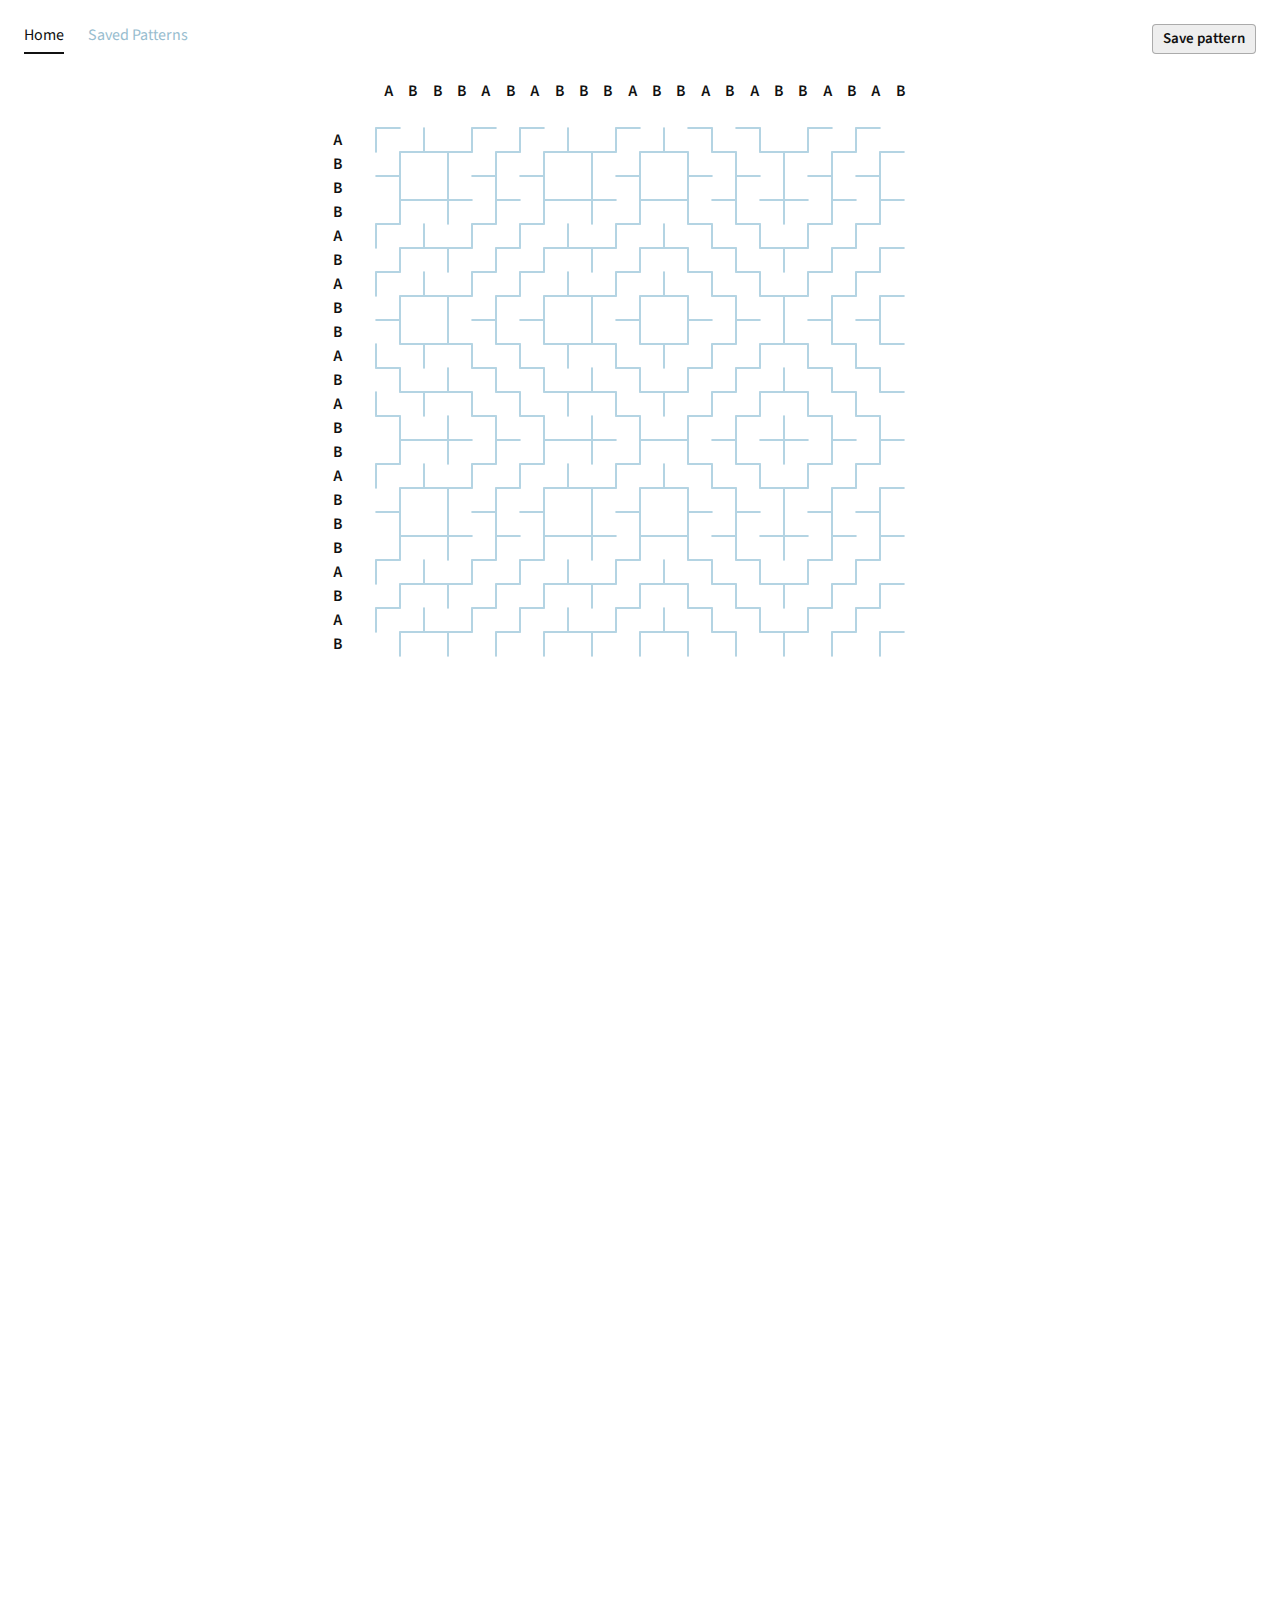
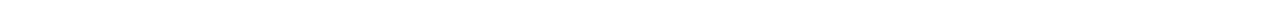
==== index.html @ 5c333901 "localstorage working – can add and delete items. Not yet rendering saved items properly." ====
<!DOCTYPE html>
<html lang="en">
  <head>
    <meta charset="UTF-8" />
    <meta name="viewport" content="width=device-width, initial-scale=1.0" />
    <title>Hitomezashi</title>
    <link rel="stylesheet" href="styles.css" />
    <style></style>
  </head>

  <body>
    <script type="module" src="./index.js"></script>
    <header>
      <nav>
        <a href="/" class="nav-link active">Home</a>
        <a href="/saved-patterns.html" class="nav-link saved-patterns-link"
          >Saved Patterns</a
        >
      </nav>
      <button class="button save">Save pattern</button>
    </header>
    <div class="wrapper">
      <div id="h_phrase" class="h-phrase" contenteditable="true">abbbababbbabbababbabab</div>
      <div id="v_phrase" class="v-phrase" contenteditable="true">abbbababbababbabbbabab</div>
      <div id="pattern"></div>
    </div>
    <div class="patterns-list">saved patternz</div>
  </body>
</html>
---- styles.css ----
@charset "UTF-8";
/*! normalize.css v2.1.3 | MIT License | git.io/normalize */
/* ==========================================================================
   HTML5 display definitions
   ========================================================================== */
/**
 * Correct `block` display not defined in IE 8/9.
 */
@import url("https://fonts.googleapis.com/css2?family=Source+Sans+3:ital,wght@0,200..900;1,200..900&family=Source+Code+Pro:ital,wght@0, 200..900;1,200..900&display=swap");
article,
aside,
details,
figcaption,
figure,
footer,
header,
hgroup,
main,
nav,
section,
summary {
  display: block; }

/**
 * Correct `inline-block` display not defined in IE 8/9.
 */
audio,
canvas,
video {
  display: inline-block; }

/**
 * Prevent modern browsers from displaying `audio` without controls.
 * Remove excess height in iOS 5 devices.
 */
audio:not([controls]) {
  display: none;
  height: 0; }

/**
 * Address `[hidden]` styling not present in IE 8/9.
 * Hide the `template` element in IE, Safari, and Firefox < 22.
 */
[hidden],
template {
  display: none; }

/* ==========================================================================
   Base
   ========================================================================== */
/**
 * 1. Set default font family to sans-serif.
 * 2. Prevent iOS text size adjust after orientation change, without disabling
 *    user zoom.
 */
html {
  font-family: sans-serif;
  /* 1 */
  -ms-text-size-adjust: 100%;
  /* 2 */
  -webkit-text-size-adjust: 100%;
  /* 2 */ }

/**
 * Remove default margin.
 */
body {
  margin: 0; }

/* ==========================================================================
   Links
   ========================================================================== */
/**
 * Remove the gray background color from active links in IE 10.
 */
a {
  background: transparent; }

/**
 * Address `outline` inconsistency between Chrome and other browsers.
 */
a:focus {
  outline: thin dotted; }

/**
 * Improve readability when focused and also mouse hovered in all browsers.
 */
a:active,
a:hover {
  outline: 0; }

/* ==========================================================================
   Typography
   ========================================================================== */
/**
 * Address variable `h1` font-size and margin within `section` and `article`
 * contexts in Firefox 4+, Safari 5, and Chrome.
 */
h1 {
  font-size: 2em;
  margin: 0.67em 0; }

/**
 * Address styling not present in IE 8/9, Safari 5, and Chrome.
 */
abbr[title] {
  border-bottom: 1px dotted; }

/**
 * Address style set to `bolder` in Firefox 4+, Safari 5, and Chrome.
 */
b,
strong {
  font-weight: bold; }

/**
 * Address styling not present in Safari 5 and Chrome.
 */
dfn {
  font-style: italic; }

/**
 * Address differences between Firefox and other browsers.
 */
hr {
  -moz-box-sizing: content-box;
  box-sizing: content-box;
  height: 0; }

/**
 * Address styling not present in IE 8/9.
 */
mark {
  background: #ff0;
  color: #000; }

/**
 * Correct font family set oddly in Safari 5 and Chrome.
 */
code,
kbd,
pre,
samp {
  font-family: monospace, serif;
  font-size: 1em; }

/**
 * Improve readability of pre-formatted text in all browsers.
 */
pre {
  white-space: pre-wrap; }

/**
 * Set consistent quote types.
 */
q {
  quotes: "\201C" "\201D" "\2018" "\2019"; }

/**
 * Address inconsistent and variable font size in all browsers.
 */
small {
  font-size: 80%; }

/**
 * Prevent `sub` and `sup` affecting `line-height` in all browsers.
 */
sub,
sup {
  font-size: 75%;
  line-height: 0;
  position: relative;
  vertical-align: baseline; }

sup {
  top: -0.5em; }

sub {
  bottom: -0.25em; }

/* ==========================================================================
   Embedded content
   ========================================================================== */
/**
 * Remove border when inside `a` element in IE 8/9.
 */
img {
  border: 0; }

/**
 * Correct overflow displayed oddly in IE 9.
 */
svg:not(:root) {
  overflow: hidden; }

/* ==========================================================================
   Figures
   ========================================================================== */
/**
 * Address margin not present in IE 8/9 and Safari 5.
 */
figure {
  margin: 0; }

/* ==========================================================================
   Forms
   ========================================================================== */
/**
 * Define consistent border, margin, and padding.
 */
fieldset {
  border: 1px solid #c0c0c0;
  margin: 0 2px;
  padding: 0.35em 0.625em 0.75em; }

/**
 * 1. Correct `color` not being inherited in IE 8/9.
 * 2. Remove padding so people aren't caught out if they zero out fieldsets.
 */
legend {
  border: 0;
  /* 1 */
  padding: 0;
  /* 2 */ }

/**
 * 1. Correct font family not being inherited in all browsers.
 * 2. Correct font size not being inherited in all browsers.
 * 3. Address margins set differently in Firefox 4+, Safari 5, and Chrome.
 */
button,
input,
select,
textarea {
  font-family: inherit;
  /* 1 */
  font-size: 100%;
  /* 2 */
  margin: 0;
  /* 3 */ }

/**
 * Address Firefox 4+ setting `line-height` on `input` using `!important` in
 * the UA stylesheet.
 */
button,
input {
  line-height: normal; }

/**
 * Address inconsistent `text-transform` inheritance for `button` and `select`.
 * All other form control elements do not inherit `text-transform` values.
 * Correct `button` style inheritance in Chrome, Safari 5+, and IE 8+.
 * Correct `select` style inheritance in Firefox 4+ and Opera.
 */
button,
select {
  text-transform: none; }

/**
 * 1. Avoid the WebKit bug in Android 4.0.* where (2) destroys native `audio`
 *    and `video` controls.
 * 2. Correct inability to style clickable `input` types in iOS.
 * 3. Improve usability and consistency of cursor style between image-type
 *    `input` and others.
 */
button,
html input[type="button"],
input[type="reset"],
input[type="submit"] {
  -webkit-appearance: button;
  /* 2 */
  cursor: pointer;
  /* 3 */ }

/**
 * Re-set default cursor for disabled elements.
 */
button[disabled],
html input[disabled] {
  cursor: default; }

/**
 * 1. Address box sizing set to `content-box` in IE 8/9/10.
 * 2. Remove excess padding in IE 8/9/10.
 */
input[type="checkbox"],
input[type="radio"] {
  box-sizing: border-box;
  /* 1 */
  padding: 0;
  /* 2 */ }

/**
 * 1. Address `appearance` set to `searchfield` in Safari 5 and Chrome.
 * 2. Address `box-sizing` set to `border-box` in Safari 5 and Chrome
 *    (include `-moz` to future-proof).
 */
input[type="search"] {
  -webkit-appearance: textfield;
  /* 1 */
  -moz-box-sizing: content-box;
  -webkit-box-sizing: content-box;
  /* 2 */
  box-sizing: content-box; }

/**
 * Remove inner padding and search cancel button in Safari 5 and Chrome
 * on OS X.
 */
input[type="search"]::-webkit-search-cancel-button,
input[type="search"]::-webkit-search-decoration {
  -webkit-appearance: none; }

/**
 * Remove inner padding and border in Firefox 4+.
 */
button::-moz-focus-inner,
input::-moz-focus-inner {
  border: 0;
  padding: 0; }

/**
 * 1. Remove default vertical scrollbar in IE 8/9.
 * 2. Improve readability and alignment in all browsers.
 */
textarea {
  overflow: auto;
  /* 1 */
  vertical-align: top;
  /* 2 */ }

/* ==========================================================================
   Tables
   ========================================================================== */
/**
 * Remove most spacing between table cells.
 */
table {
  border-collapse: collapse;
  border-spacing: 0; }

/*
 * * * * * * * * * * * * * * * * * * *
 * COLORS
 * * * * * * * * * * * * * * * * * * *
 */
/*
 * * * * * * * * * * * * * * * * * * *
 * @mixins
 * * * * * * * * * * * * * * * * * * *
 */
/*~~~~~~~~~~~ GRID ~~~~~~~~~~~~~~*/
.breakpoint-tester {
  position: fixed;
  top: 50px;
  right: 0;
  background: #ff6600;
  font-size: 20px;
  padding: 10px 15px;
  z-index: 1001; }
  .breakpoint-tester:before {
    content: 'default'; }
  @media (max-width: 1200px) {
    .breakpoint-tester:before {
      content: 'extra-large'; } }
  @media (max-width: 1000px) {
    .breakpoint-tester:before {
      content: 'large'; } }
  @media (max-width: 800px) {
    .breakpoint-tester:before {
      content: 'medium'; } }
  @media (max-width: 600px) {
    .breakpoint-tester:before {
      content: 'medium-step'; } }
  @media (max-width: 400px) {
    .breakpoint-tester:before {
      content: 'small'; } }
  @media (max-width: 380px) {
    .breakpoint-tester:before {
      content: 'dang-small'; } }

/*
 * * * * * * * * * * * * * * * * * * *
 * GRID
 * * * * * * * * * * * * * * * * * * *
 */
/*
 * * * * * * * * * * * * * * * * * * *
 * BUTTONS
 * * * * * * * * * * * * * * * * * * *
 */
.button {
  border: none;
  border-image-source: none;
  border-image-slice: none;
  border-image-width: none;
  border-image-outset: none;
  border-image-repeat: none;
  padding: 0;
  font-family: "Source Sans 3", Verdana, Helvetica, Arial, sans-serif;
  font-optical-sizing: auto;
  font-weight: 600;
  font-style: normal;
  display: inline-block;
  width: auto;
  height: 30px;
  line-height: 28px;
  font-size: 15px;
  font-size: 1.5rem;
  padding: 0 10px;
  text-decoration: none;
  border-radius: 4px;
  border: 1px solid rgba(17, 17, 17, 0.3);
  cursor: pointer;
  background: #eee;
  color: #111; }
  .button:active {
    border: 1px solid rgba(17, 17, 17, 0.2); }
  .button:focus {
    outline: 0; }
  .button:disabled, .button[disabled=disabled] {
    opacity: 0.4; }
    .button:disabled:hover, .button:disabled:active, .button[disabled=disabled]:hover, .button[disabled=disabled]:active {
      cursor: default; }
  .button:hover {
    background: #f3f3f3;
    border: 1px solid rgba(17, 17, 17, 0.3);
    text-decoration: none; }
  .button:active, .button.selected {
    background: #bebebe; }
  .button:disabled:hover, .button:disabled:active, .button[disabled=disabled]:hover, .button[disabled=disabled]:active {
    background: #f3f3f3; }
  .button.action {
    border: none;
    border-image-source: none;
    border-image-slice: none;
    border-image-width: none;
    border-image-outset: none;
    border-image-repeat: none;
    padding: 0;
    font-family: "Source Sans 3", Verdana, Helvetica, Arial, sans-serif;
    font-optical-sizing: auto;
    font-weight: 600;
    font-style: normal;
    display: inline-block;
    width: auto;
    height: 30px;
    line-height: 28px;
    font-size: 15px;
    font-size: 1.5rem;
    padding: 0 10px;
    text-decoration: none;
    border-radius: 4px;
    border: 1px solid rgba(17, 17, 17, 0.3);
    cursor: pointer;
    background: #0090cb;
    color: #fff;
    text-shadow: 1px 1px 1px rgba(17, 17, 17, 0.4); }
    .button.action:active {
      border: 1px solid rgba(17, 17, 17, 0.2); }
    .button.action:focus {
      outline: 0; }
    .button.action:disabled, .button.action[disabled=disabled] {
      opacity: 0.4; }
      .button.action:disabled:hover, .button.action:disabled:active, .button.action[disabled=disabled]:hover, .button.action[disabled=disabled]:active {
        cursor: default; }
    .button.action:hover {
      background: #4db1db;
      border: 1px solid rgba(17, 17, 17, 0.3);
      text-decoration: none; }
    .button.action:active, .button.action.selected {
      background: #0073a2; }
    .button.action:disabled:hover, .button.action:disabled:active, .button.action[disabled=disabled]:hover, .button.action[disabled=disabled]:active {
      background: #4db1db; }
  .button.large {
    height: 40px;
    line-height: 38px;
    font-size: 20px;
    font-size: 2rem; }

.icon-button {
  border: none;
  border-image-source: none;
  border-image-slice: none;
  border-image-width: none;
  border-image-outset: none;
  border-image-repeat: none;
  padding: 0;
  width: 30px;
  height: 30px;
  padding: 0;
  background: none;
  border-radius: 4px; }
  .icon-button svg {
    width: 100%;
    height: 100%;
    fill: rgba(17, 17, 17, 0.4); }
  .icon-button:focus {
    outline: none;
    background: rgba(17, 17, 17, 0.03); }
  .icon-button:hover svg {
    fill: rgba(17, 17, 17, 0.8); }

.button-group .button {
  border-radius: 0;
  margin-left: 0;
  margin-right: -4px;
  display: inline-block;
  vertical-align: top; }
  .button-group .button:first-child {
    border-radius: 4px 0 0 4px; }
  .button-group .button:last-child {
    border-radius: 0 4px 4px 0; }
  .button-group .button.selected {
    position: relative;
    z-index: 5;
    border-top-width: 2px; }

/*
 * * * * * * * * * * * * * * * * * * *
 * ICON ANIMATIONS
 * * * * * * * * * * * * * * * * * * *
 */
.spin-the-spinner {
  display: inline-block;
  -webkit-animation: spin 1.35s linear infinite;
  -moz-animation: spin 1.35s linear infinite;
  -ms-animation: spin 1.35s linear infinite;
  -o-animation: spin 1.35s linear infinite;
  animation: spin 1.35s linear infinite; }

@-webkit-keyframes spin {
  from {
    -webkit-transform: rotate(0deg); }
  50% {
    -webkit-transform: rotate(180deg); }
  to {
    -webkit-transform: rotate(360deg); } }

@-moz-keyframes spin {
  from {
    -moz-transform: rotate(0deg); }
  50% {
    -moz-transform: rotate(180deg); }
  to {
    -moz-transform: rotate(360deg); } }

@-ms-keyframes spin {
  from {
    -ms-transform: rotate(0deg); }
  50% {
    -ms-transform: rotate(180deg); }
  to {
    -ms-transform: rotate(360deg); } }

@-o-keyframes spin {
  from {
    -o-transform: rotate(0deg); }
  50% {
    -o-transform: rotate(180deg); }
  to {
    -o-transform: rotate(360deg); } }

@keyframes spin {
  from {
    transform: rotate(0deg); }
  50% {
    transform: rotate(180deg); }
  to {
    transform: rotate(360deg); } }

/*
 * * * * * * * * * * * * * * * * * * *
 * BASE
 * * * * * * * * * * * * * * * * * * *
 */
*, *::before, *::after {
  box-sizing: border-box; }

html {
  font-family: "Source Sans 3", Verdana, Helvetica, Arial, sans-serif;
  font-optical-sizing: auto;
  font-weight: normal;
  font-style: normal;
  font-size: 10px;
  color: #111;
  width: 100%;
  height: 100%;
  margin: 0;
  padding: 0; }

body {
  font-size: 16px;
  font-size: 1.6rem;
  background-color: #fff;
  width: 100%;
  height: 100%;
  margin: 0;
  padding: 0; }

h1, h2, h3 {
  line-height: 1.2em;
  font-weight: normal;
  margin: 0 0 15px 0; }

h1 {
  font-size: 15px;
  font-size: 1.5rem;
  color: #111;
  font-weight: 700; }

h2 {
  font-size: 16px;
  font-size: 1.6rem;
  color: #111;
  font-weight: 700; }

h3 {
  font-size: 12px;
  font-size: 1.2rem; }

p {
  font-weight: 400;
  font-size: 20px;
  font-size: 2rem;
  line-height: 1.5em;
  margin: 0 0 1em 0; }
  p.note {
    font-size: 14px;
    font-size: 1.4rem;
    font-style: italic;
    color: #aaa; }

a {
  color: #0090cb;
  text-decoration: none; }
  a:hover {
    border-bottom: 1px solid #0090cb; }

img {
  width: 100%;
  max-width: 100%;
  height: auto;
  margin: 0;
  padding: 0; }

.rule {
  width: 100%;
  height: 1px;
  background: #aaa;
  margin: 10px 0 30px; }

hr {
  width: 100%;
  border: none;
  border-top: 1px solid #ccc;
  margin: 30px 0; }

::selection {
  background: #bfe3f2; }

:root {
  --line-width: 3px;
  --box-size: 1.5em; }

header {
  display: flex;
  width: 100%;
  padding: var(--box-size);
  justify-content: space-between; }

nav {
  display: flex;
  gap: calc(var(--box-size) * 1); }

.nav-link {
  color: #98bdcf;
  text-decoration: none;
  border-width: 0;
  border-bottom-width: 2px;
  border-style: solid;
  border-color: transparent; }
  .nav-link.active {
    color: #111;
    border-bottom-color: currentColor; }
  .nav-link:hover {
    color: #0090cb;
    border-bottom-color: currentColor;
    border-bottom-width: 2px; }

.patterns-list {
  padding: var(--box-size);
  display: grid;
  grid-template-columns: repeat(5, 200px);
  grid-template-rows: repeat(auto-fill, minmax(100px, 200px));
  gap: 3rem;
  width: 100%;
  height: 100%; }

.pattern-list-item {
  display: flex;
  position: relative;
  overflow: hidden; }
  .pattern-list-item::before {
    content: '';
    display: block;
    position: absolute;
    top: 0;
    right: 0;
    bottom: 0;
    left: 0;
    box-shadow: inset -5px -5px 50px #fff; }

.saved-pattern-wrapper {
  display: grid;
  scale: .8;
  transform-origin: 0 0; }

.saved-pattern {
  position: relative;
  display: flex;
  flex-wrap: wrap; }

.wrapper,
.saved-pattern-wrapper {
  display: grid;
  grid-template-columns: 1fr max-content 1fr;
  grid-template-rows: 1fr max-content 1fr;
  gap: var(--box-size);
  align-items: center;
  justify-content: center;
  font-family: "Source Code Pro", Monaco, monospace;
  font-optical-sizing: auto;
  font-weight: 400;
  font-style: normal;
  text-transform: uppercase;
  font-weight: 600;
  letter-spacing: 1px; }

.h-phrase,
.v-phrase {
  font-size: 16px;
  font-size: 1.6rem;
  white-space: pre; }
  .h-phrase:empty,
  .v-phrase:empty {
    padding-left: 4px; }
    .h-phrase:empty::before,
    .v-phrase:empty::before {
      content: "😭"; }
  .h-phrase:focus,
  .v-phrase:focus {
    outline: none;
    border-color: #98bdcf; }

.h-phrase {
  grid-column: 2 / 3;
  grid-row: 1 / 2;
  width: 100%;
  line-height: var(--box-size);
  letter-spacing: calc(var(--box-size) / 1.67);
  padding-left: calc(var(--box-size) / 3);
  margin-right: calc(var(--box-size) * -1);
  white-space: nowrap;
  padding-bottom: calc(var(--box-size) / 2);
  border-bottom: 2px solid transparent; }

.h-phrase {
  padding-bottom: 0; }

.v-phrase {
  grid-column: 1 / 2;
  grid-row: 2 / 3;
  justify-self: end;
  line-height: var(--box-size);
  letter-spacing: calc(var(--box-size) / 6);
  text-orientation: upright;
  writing-mode: vertical-lr;
  margin-top: 1px;
  padding-right: calc(var(--box-size) / 2);
  border-right: 2px solid transparent; }

.v-phrase {
  padding-right: 0; }

#pattern,
.saved-pattern {
  grid-column: 2 / 3;
  grid-row: 2 / 3;
  position: relative; }

.pattern-container {
  display: flex;
  flex-wrap: wrap; }

.fancy .pattern-container {
  outline: calc(var(--line-width) * 2) solid #59717d;
  outline-offset: calc(var(--line-width) / 2);
  border-radius: calc(var(--line-width) / 4); }
  .fancy .pattern-container:before {
    display: block;
    content: "";
    position: absolute;
    top: calc((var(--line-width) / 2) * -1);
    right: calc((var(--line-width) / 2) * -1);
    bottom: calc((var(--line-width) / 2) * -1);
    left: calc((var(--line-width) / 2) * -1);
    background-color: #fffdf3;
    z-index: -2; }

.fancy .block:after {
  display: block;
  content: "";
  position: absolute;
  width: 0;
  height: 0;
  border: calc(var(--line-width) / 2) solid #59717d;
  border-radius: var(--line-width); }

.fancy .block.h-on.v-on:before {
  display: block;
  top: 0;
  left: 0;
  border-color: #b4d4e3;
  border-bottom-right-radius: calc(var(--box-size) / 2); }

.block {
  position: relative;
  overflow: visible;
  display: flex;
  align-items: center;
  justify-content: center;
  width: var(--box-size);
  height: var(--box-size);
  z-index: -1; }
  .block:before {
    display: none;
    content: "";
    position: absolute;
    width: 0;
    height: 0;
    border-width: calc((var(--box-size) / 4));
    border-style: solid; }

.h-line,
.v-line {
  position: absolute;
  box-sizing: content-box;
  border: calc(var(--line-width) / 2) solid #b4d4e3;
  z-index: 2;
  border-radius: 10px;
  print-color-adjust: exact; }

.h-line {
  width: var(--box-size);
  height: 0;
  top: calc((var(--line-width) / 2) * -1);
  left: calc((var(--line-width) / 2) * -1); }

.v-line {
  width: 0;
  height: var(--box-size);
  top: calc((var(--line-width) / 2) * -1);
  left: calc((var(--line-width) / 2) * -1); }
  .v-line:before {
    display: none;
    content: "";
    position: absolute;
    width: 0;
    height: 0;
    border-width: calc((var(--box-size) / 4));
    border-style: solid;
    border-bottom-color: #59717d;
    border-left-color: #59717d;
    border-top-color: transparent;
    border-right-color: transparent;
    z-index: -1; }
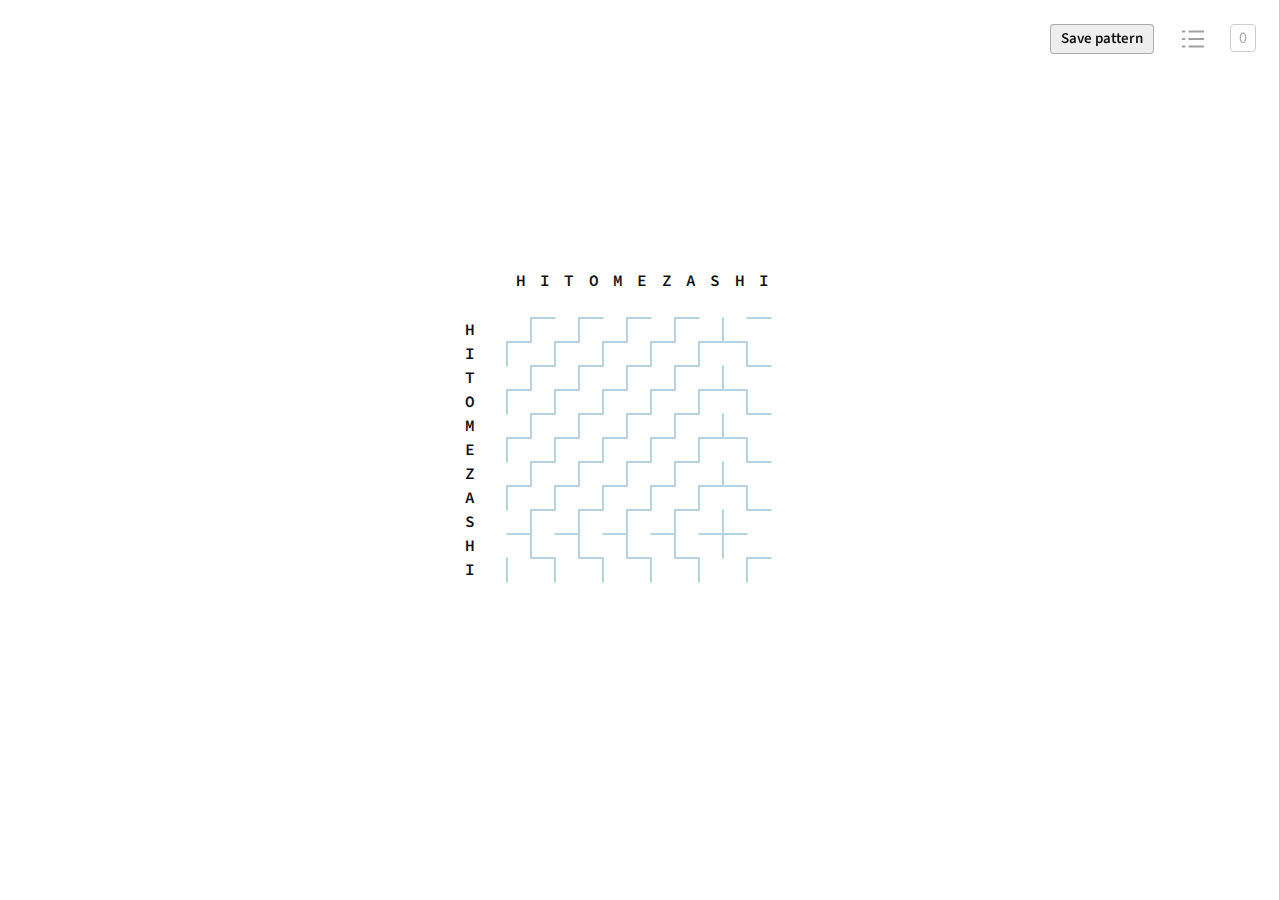
==== commit 0ad0ec4d: "saved patterns working. Drawer and count working." ====
--- a/index.html
+++ b/index.html
@@ -10,20 +10,29 @@
 
   <body>
     <script type="module" src="./index.js"></script>
-    <header>
-      <nav>
-        <a href="/" class="nav-link active">Home</a>
-        <a href="/saved-patterns.html" class="nav-link saved-patterns-link"
-          >Saved Patterns</a
-        >
-      </nav>
-      <button class="button save">Save pattern</button>
-    </header>
-    <div class="wrapper">
-      <div id="h_phrase" class="h-phrase" contenteditable="true">abbbababbbabbababbabab</div>
-      <div id="v_phrase" class="v-phrase" contenteditable="true">abbbababbababbabbbabab</div>
-      <div id="pattern"></div>
+    <div class="page-container">
+      <div class="wrapper">
+        <div class="paper"></div>
+        <header class="main-header">
+          <button class="button save">Save pattern</button>
+          <button class="icon-button show-list">
+            <svg xmlns="http://www.w3.org/2000/svg" viewBox="0 0 256 256"><rect width="256" height="256" fill="none"/><line x1="96" y1="64" x2="216" y2="64" fill="none" stroke="currentColor" stroke-linecap="round" stroke-linejoin="round" stroke-width="16"/><line x1="96" y1="128" x2="216" y2="128" fill="none" stroke="currentColor" stroke-linecap="round" stroke-linejoin="round" stroke-width="16"/><line x1="96" y1="192" x2="216" y2="192" fill="none" stroke="currentColor" stroke-linecap="round" stroke-linejoin="round" stroke-width="16"/><line x1="40" y1="64" x2="56" y2="64" fill="none" stroke="currentColor" stroke-linecap="round" stroke-linejoin="round" stroke-width="16"/><line x1="40" y1="128" x2="56" y2="128" fill="none" stroke="currentColor" stroke-linecap="round" stroke-linejoin="round" stroke-width="16"/><line x1="40" y1="192" x2="56" y2="192" fill="none" stroke="currentColor" stroke-linecap="round" stroke-linejoin="round" stroke-width="16"/></svg>
+          </button>
+        </header>
+        <div id="h_phrase" class="h-phrase" contenteditable="true">HITOMEZASHI</div>
+        <div id="v_phrase" class="v-phrase" contenteditable="true">HITOMEZASHI</div>
+        <div id="pattern"></div>
+      </div>
     </div>
-    <div class="patterns-list">saved patternz</div>
+    <div class="drawer">
+      <header class="drawer-header">
+        <button class="icon-button outline hide-list">
+          <svg xmlns="http://www.w3.org/2000/svg" viewBox="0 0 256 256"><rect width="256" height="256" fill="none"/><path d="M104,40H48a8,8,0,0,0-8,8V208a8,8,0,0,0,8,8h56" fill="none" stroke="currentColor" stroke-linecap="round" stroke-linejoin="round" stroke-width="16"/><line x1="104" y1="128" x2="216" y2="128" fill="none" stroke="currentColor" stroke-linecap="round" stroke-linejoin="round" stroke-width="16"/><polyline points="176 88 216 128 176 168" fill="none" stroke="currentColor" stroke-linecap="round" stroke-linejoin="round" stroke-width="16"/></svg>
+        </button>
+        <!-- <div class="count-plain">0</div> -->
+      </header>
+      <div class="patterns-list">saved patternz</div>
+    </div>
+    <div class="count-plain">0</div>
   </body>
 </html>
--- a/styles.css
+++ b/styles.css
@@ -473,11 +473,144 @@
       background: #0073a2; }
     .button.action:disabled:hover, .button.action:disabled:active, .button.action[disabled=disabled]:hover, .button.action[disabled=disabled]:active {
       background: #4db1db; }
+  .button.outline {
+    border: none;
+    border-image-source: none;
+    border-image-slice: none;
+    border-image-width: none;
+    border-image-outset: none;
+    border-image-repeat: none;
+    padding: 0;
+    font-family: "Source Sans 3", Verdana, Helvetica, Arial, sans-serif;
+    font-optical-sizing: auto;
+    font-weight: 600;
+    font-style: normal;
+    display: inline-block;
+    width: auto;
+    height: 30px;
+    line-height: 28px;
+    font-size: 15px;
+    font-size: 1.5rem;
+    padding: 0 10px;
+    text-decoration: none;
+    border-radius: 4px;
+    border: 1px solid rgba(17, 17, 17, 0.3);
+    cursor: pointer;
+    background: #fff;
+    color: #111; }
+    .button.outline:active {
+      border: 1px solid rgba(17, 17, 17, 0.2); }
+    .button.outline:focus {
+      outline: 0; }
+    .button.outline:disabled, .button.outline[disabled=disabled] {
+      opacity: 0.4; }
+      .button.outline:disabled:hover, .button.outline:disabled:active, .button.outline[disabled=disabled]:hover, .button.outline[disabled=disabled]:active {
+        cursor: default; }
+    .button.outline:hover {
+      background: white;
+      border: 1px solid rgba(17, 17, 17, 0.3);
+      text-decoration: none; }
+    .button.outline:active, .button.outline.selected {
+      background: #cccccc; }
+    .button.outline:disabled:hover, .button.outline:disabled:active, .button.outline[disabled=disabled]:hover, .button.outline[disabled=disabled]:active {
+      background: white; }
+  .button.outline-destructive {
+    border: none;
+    border-image-source: none;
+    border-image-slice: none;
+    border-image-width: none;
+    border-image-outset: none;
+    border-image-repeat: none;
+    padding: 0;
+    font-family: "Source Sans 3", Verdana, Helvetica, Arial, sans-serif;
+    font-optical-sizing: auto;
+    font-weight: 600;
+    font-style: normal;
+    display: inline-block;
+    width: auto;
+    height: 30px;
+    line-height: 28px;
+    font-size: 15px;
+    font-size: 1.5rem;
+    padding: 0 10px;
+    text-decoration: none;
+    border-radius: 4px;
+    border: 1px solid rgba(17, 17, 17, 0.3);
+    cursor: pointer;
+    background: #fbd2d3;
+    color: #ed1c24; }
+    .button.outline-destructive:active {
+      border: 1px solid rgba(17, 17, 17, 0.2); }
+    .button.outline-destructive:focus {
+      outline: 0; }
+    .button.outline-destructive:disabled, .button.outline-destructive[disabled=disabled] {
+      opacity: 0.4; }
+      .button.outline-destructive:disabled:hover, .button.outline-destructive:disabled:active, .button.outline-destructive[disabled=disabled]:hover, .button.outline-destructive[disabled=disabled]:active {
+        cursor: default; }
+    .button.outline-destructive:hover {
+      background: #fce0e0;
+      border: 1px solid rgba(17, 17, 17, 0.3);
+      text-decoration: none; }
+    .button.outline-destructive:active, .button.outline-destructive.selected {
+      background: #c9a8a9; }
+    .button.outline-destructive:disabled:hover, .button.outline-destructive:disabled:active, .button.outline-destructive[disabled=disabled]:hover, .button.outline-destructive[disabled=disabled]:active {
+      background: #fce0e0; }
+  .button.ghost-destructive {
+    border: none;
+    border-image-source: none;
+    border-image-slice: none;
+    border-image-width: none;
+    border-image-outset: none;
+    border-image-repeat: none;
+    padding: 0;
+    font-family: "Source Sans 3", Verdana, Helvetica, Arial, sans-serif;
+    font-optical-sizing: auto;
+    font-weight: 600;
+    font-style: normal;
+    display: inline-block;
+    width: auto;
+    height: 30px;
+    line-height: 28px;
+    font-size: 15px;
+    font-size: 1.5rem;
+    padding: 0 10px;
+    text-decoration: none;
+    border-radius: 4px;
+    border: 1px solid rgba(17, 17, 17, 0.3);
+    cursor: pointer;
+    background: transparent;
+    color: #111;
+    border-color: transparent; }
+    .button.ghost-destructive:active {
+      border: 1px solid rgba(17, 17, 17, 0.2); }
+    .button.ghost-destructive:focus {
+      outline: 0; }
+    .button.ghost-destructive:disabled, .button.ghost-destructive[disabled=disabled] {
+      opacity: 0.4; }
+      .button.ghost-destructive:disabled:hover, .button.ghost-destructive:disabled:active, .button.ghost-destructive[disabled=disabled]:hover, .button.ghost-destructive[disabled=disabled]:active {
+        cursor: default; }
+    .button.ghost-destructive:hover {
+      background: rgba(255, 255, 255, 0.3);
+      border: 1px solid rgba(17, 17, 17, 0.3);
+      text-decoration: none; }
+    .button.ghost-destructive:active, .button.ghost-destructive.selected {
+      background: rgba(0, 0, 0, 0.2); }
+    .button.ghost-destructive:disabled:hover, .button.ghost-destructive:disabled:active, .button.ghost-destructive[disabled=disabled]:hover, .button.ghost-destructive[disabled=disabled]:active {
+      background: rgba(255, 255, 255, 0.3); }
+    .button.ghost-destructive:hover {
+      border-color: transparent;
+      color: #ed1c24;
+      background-color: transparent; }
   .button.large {
     height: 40px;
     line-height: 38px;
     font-size: 20px;
     font-size: 2rem; }
+  .button.small {
+    height: 22px;
+    line-height: 20px;
+    font-size: 12px;
+    font-size: 1.2rem; }
 
 .icon-button {
   border: none;
@@ -491,16 +624,23 @@
   height: 30px;
   padding: 0;
   background: none;
-  border-radius: 4px; }
+  border-radius: 4px;
+  color: rgba(17, 17, 17, 0.4); }
   .icon-button svg {
     width: 100%;
     height: 100%;
-    fill: rgba(17, 17, 17, 0.4); }
+    fill: rgba(17, 17, 17, 0.4);
+    color: rgba(17, 17, 17, 0.4);
+    pointer-events: none; }
   .icon-button:focus {
     outline: none;
-    background: rgba(17, 17, 17, 0.03); }
+    background: rgba(17, 17, 17, 0.1); }
+    .icon-button:focus svg {
+      fill: rgba(17, 17, 17, 0.8);
+      color: rgba(17, 17, 17, 0.8); }
   .icon-button:hover svg {
-    fill: rgba(17, 17, 17, 0.8); }
+    fill: rgba(17, 17, 17, 0.8);
+    color: rgba(17, 17, 17, 0.8); }
 
 .button-group .button {
   border-radius: 0;
@@ -668,52 +808,65 @@
   display: flex;
   width: 100%;
   padding: var(--box-size);
-  justify-content: space-between; }
-
-nav {
+  justify-content: flex-end;
+  gap: var(--box-size); }
+
+.patterns-list {
   display: flex;
-  gap: calc(var(--box-size) * 1); }
-
-.nav-link {
-  color: #98bdcf;
-  text-decoration: none;
-  border-width: 0;
-  border-bottom-width: 2px;
-  border-style: solid;
-  border-color: transparent; }
-  .nav-link.active {
-    color: #111;
-    border-bottom-color: currentColor; }
-  .nav-link:hover {
-    color: #0090cb;
-    border-bottom-color: currentColor;
-    border-bottom-width: 2px; }
-
-.patterns-list {
-  padding: var(--box-size);
-  display: grid;
-  grid-template-columns: repeat(5, 200px);
-  grid-template-rows: repeat(auto-fill, minmax(100px, 200px));
-  gap: 3rem;
+  flex-direction: column;
   width: 100%;
-  height: 100%; }
+  height: 100%;
+  overflow: auto; }
 
 .pattern-list-item {
+  padding: var(--box-size) var(--box-size) calc(var(--box-size) * 8);
   display: flex;
+  height: 250px;
   position: relative;
-  overflow: hidden; }
+  overflow: hidden;
+  border-bottom: 1px solid #ccc; }
   .pattern-list-item::before {
     content: '';
     display: block;
     position: absolute;
+    right: 0;
+    bottom: 0;
+    width: 110%;
+    height: 110%;
+    box-shadow: 0 0 25px 35px #fff inset;
+    z-index: 1; }
+  .pattern-list-item::after {
+    content: 'View';
+    display: none;
+    position: absolute;
+    align-items: center;
+    justify-content: center;
     top: 0;
     right: 0;
     bottom: 0;
     left: 0;
-    box-shadow: inset -5px -5px 50px #fff; }
+    z-index: 2;
+    text-transform: uppercase;
+    font-weight: 600;
+    letter-spacing: 1px;
+    background-color: rgba(230, 241, 246, 0.8); }
+  .pattern-list-item:hover {
+    cursor: pointer; }
+    .pattern-list-item:hover::after {
+      display: flex; }
+    .pattern-list-item:hover .button.remove {
+      opacity: .5; }
+      .pattern-list-item:hover .button.remove:hover {
+        opacity: 1; }
+
+.button.remove {
+  position: absolute;
+  bottom: calc(var(--box-size) / 2);
+  right: calc(var(--box-size) / 2);
+  z-index: 3;
+  opacity: 0; }
 
 .saved-pattern-wrapper {
-  display: grid;
   scale: .8;
   transform-origin: 0 0; }
 
@@ -724,6 +877,7 @@
 
 .wrapper,
 .saved-pattern-wrapper {
+  position: relative;
   display: grid;
   grid-template-columns: 1fr max-content 1fr;
   grid-template-rows: 1fr max-content 1fr;
@@ -737,6 +891,23 @@
   text-transform: uppercase;
   font-weight: 600;
   letter-spacing: 1px; }
+
+.wrapper {
+  height: 100%;
+  overflow: auto;
+  padding-top: 80px;
+  padding-bottom: 80px; }
+
+.main-header {
+  position: fixed;
+  top: 0;
+  right: 0;
+  padding-right: calc(var(--box-size) * 3);
+  transition: 300ms ease all; }
+  .main-header.inset {
+    right: 250px;
+    padding-right: var(--box-size);
+    transition: 300ms ease all; }
 
 .h-phrase,
 .v-phrase {
@@ -762,12 +933,9 @@
   letter-spacing: calc(var(--box-size) / 1.67);
   padding-left: calc(var(--box-size) / 3);
   margin-right: calc(var(--box-size) * -1);
-  white-space: nowrap;
-  padding-bottom: calc(var(--box-size) / 2);
-  border-bottom: 2px solid transparent; }
-
-.h-phrase {
-  padding-bottom: 0; }
+  padding-bottom: 0;
+  border-bottom: 2px solid transparent;
+  align-self: end; }
 
 .v-phrase {
   grid-column: 1 / 2;
@@ -876,3 +1044,65 @@
     border-top-color: transparent;
     border-right-color: transparent;
     z-index: -1; }
+
+body {
+  display: flex; }
+
+.page-container {
+  display: flex;
+  flex-direction: column;
+  width: 100%;
+  height: 100%; }
+
+.drawer {
+  display: flex;
+  flex-direction: column;
+  background: #fff;
+  border-left: 1px solid #ccc;
+  width: 250px;
+  max-width: 0;
+  transition: 300ms ease all; }
+  .drawer.show {
+    max-width: 250px;
+    transition: 300ms ease all; }
+
+.drawer-header {
+  justify-content: space-between;
+  align-items: center;
+  border-bottom: 1px solid #ccc; }
+
+.count-plain {
+  position: fixed;
+  top: var(--box-size);
+  right: var(--box-size);
+  font-size: 16px;
+  font-size: 1.6rem;
+  color: #aaa;
+  padding: 2px 8px;
+  border: 1px solid #ccc;
+  border-radius: 4px; }
+
+.count-badge {
+  position: absolute;
+  top: -10px;
+  right: -15px;
+  background: #0090cb;
+  font-size: 12px;
+  font-size: 1.2rem;
+  color: #fff;
+  border-radius: 50%;
+  padding: 2px 6px;
+  pointer-events: none; }
+
+.show-list {
+  position: relative;
+  visibility: visible;
+  margin-right: 0;
+  transition: 300ms ease all; }
+  .show-list.hide {
+    opacity: 0;
+    width: 0;
+    padding: 0;
+    margin-right: calc(var(--box-size) * -1);
+    visibility: hidden;
+    transition: 300ms ease all; }
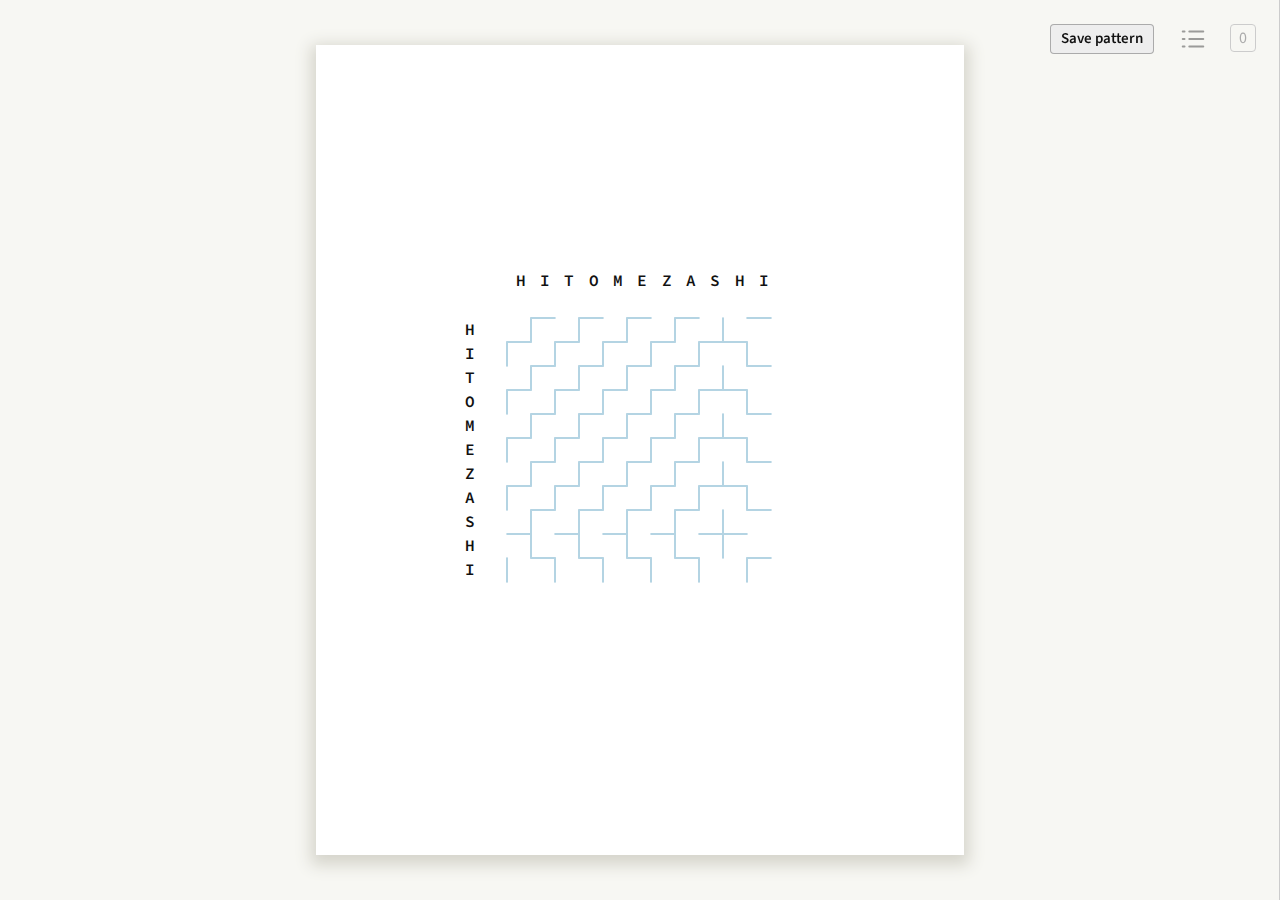
==== commit 1df0ea35: "paper WIP" ====
--- a/index.html
+++ b/index.html
@@ -12,7 +12,9 @@
     <script type="module" src="./index.js"></script>
     <div class="page-container">
       <div class="wrapper">
-        <div class="paper"></div>
+        <div class="paper-container">
+          <div class="paper"></div>
+        </div>
         <header class="main-header">
           <button class="button save">Save pattern</button>
           <button class="icon-button show-list">
--- a/styles.css
+++ b/styles.css
@@ -800,6 +800,32 @@
 ::selection {
   background: #bfe3f2; }
 
+/*
+ * * * * * * * * * * * * * * * * * * *
+ * @paper
+ * * * * * * * * * * * * * * * * * * *
+ */
+.paper-container {
+  display: flex;
+  align-items: center;
+  justify-content: center;
+  position: absolute;
+  top: 0;
+  right: 0;
+  bottom: 0;
+  left: 0;
+  z-index: -1;
+  background-color: #f7f7f3; }
+
+.paper {
+  background-color: #fff;
+  box-shadow: 0 5px 15px 5px #d5d4cb;
+  width: auto;
+  max-width: 90%;
+  height: 100%;
+  max-height: 90%;
+  aspect-ratio: 4 / 5; }
+
 :root {
   --line-width: 3px;
   --box-size: 1.5em; }
